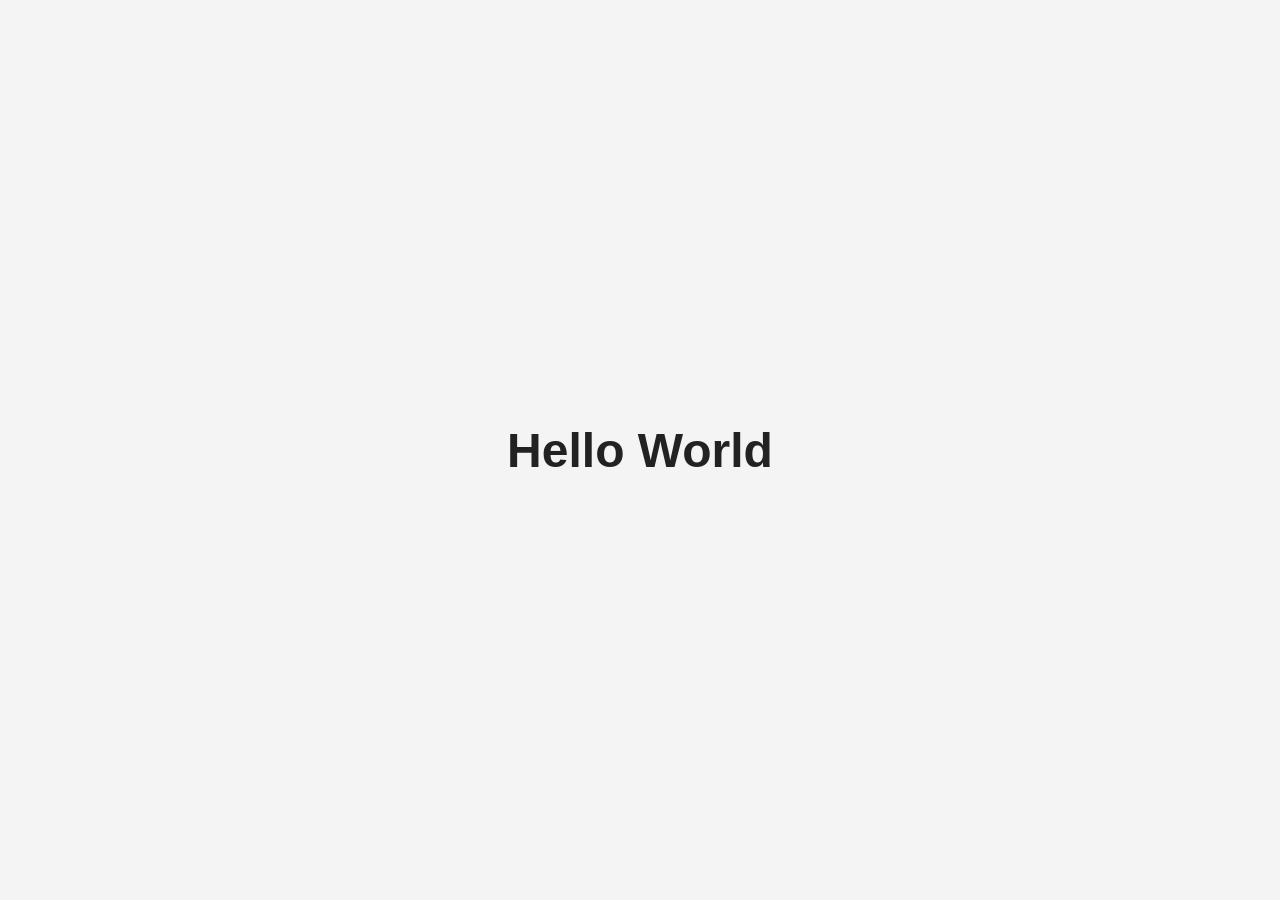
==== index.html @ cc068a84 "first commit" ====
<!DOCTYPE html>
<html lang="en">
  <head>
    <meta charset="UTF-8" />
    <meta name="viewport" content="width=device-width, initial-scale=1.0" />
    <title>Hello World</title>
    <style>
      body {
        margin: 0;
        min-height: 100vh;
        display: grid;
        place-items: center;
        background: #f4f4f4;
        font-family: Arial, sans-serif;
      }

      h1 {
        font-size: 3rem;
        color: #222;
      }
    </style>
  </head>
  <body>
    <h1>Hello World</h1>
  </body>
</html>
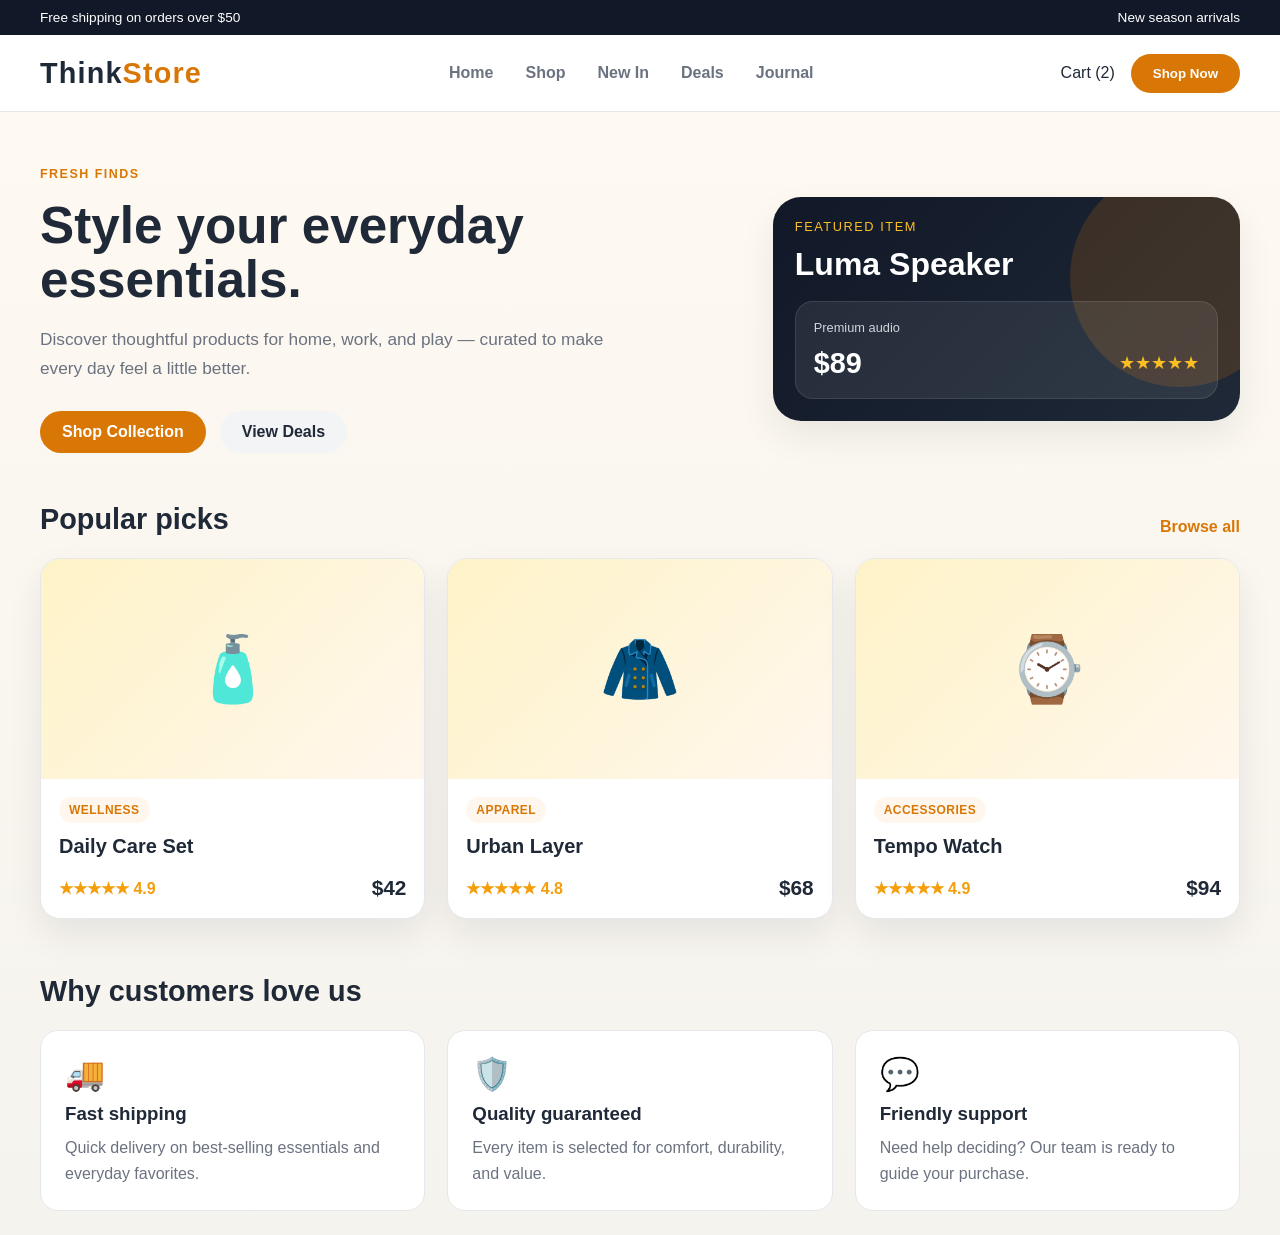
==== commit 18cbe7c5: "Second Edit" ====
--- a/index.html
+++ b/index.html
@@ -3,24 +3,456 @@
   <head>
     <meta charset="UTF-8" />
     <meta name="viewport" content="width=device-width, initial-scale=1.0" />
-    <title>Hello World</title>
+    <title>Think Store</title>
     <style>
+      :root {
+        --bg: #f5f3ee;
+        --panel: #ffffff;
+        --primary: #1f2937;
+        --accent: #d97706;
+        --muted: #6b7280;
+        --border: #e5e7eb;
+        --shadow: 0 15px 35px rgba(17, 24, 39, 0.08);
+      }
+
+      * {
+        box-sizing: border-box;
+      }
+
       body {
         margin: 0;
-        min-height: 100vh;
+        font-family: Arial, Helvetica, sans-serif;
+        background: linear-gradient(180deg, #fffaf2 0%, var(--bg) 100%);
+        color: var(--primary);
+      }
+
+      a {
+        color: inherit;
+        text-decoration: none;
+      }
+
+      .container {
+        width: min(1200px, calc(100% - 32px));
+        margin: 0 auto;
+      }
+
+      .topbar {
+        background: #111827;
+        color: white;
+        font-size: 0.85rem;
+      }
+
+      .topbar-inner {
+        display: flex;
+        justify-content: space-between;
+        align-items: center;
+        padding: 10px 0;
+      }
+
+      .nav {
+        background: rgba(255, 255, 255, 0.94);
+        border-bottom: 1px solid var(--border);
+        position: sticky;
+        top: 0;
+        backdrop-filter: blur(8px);
+      }
+
+      .nav-inner {
+        display: flex;
+        align-items: center;
+        justify-content: space-between;
+        min-height: 76px;
+      }
+
+      .brand {
+        font-size: 1.8rem;
+        font-weight: 700;
+        letter-spacing: 0.04em;
+      }
+
+      .brand span {
+        color: var(--accent);
+      }
+
+      .nav-links {
+        display: flex;
+        align-items: center;
+        gap: 32px;
+        color: var(--muted);
+        font-weight: 600;
+      }
+
+      .nav-actions {
+        display: flex;
+        align-items: center;
+        gap: 16px;
+      }
+
+      .btn {
+        display: inline-block;
+        border: none;
+        border-radius: 999px;
+        padding: 12px 22px;
+        font-weight: 700;
+        cursor: pointer;
+        transition: transform 0.2s ease;
+      }
+
+      .btn:hover {
+        transform: translateY(-1px);
+      }
+
+      .btn-primary {
+        background: var(--accent);
+        color: white;
+      }
+
+      .btn-secondary {
+        background: #f3f4f6;
+        color: var(--primary);
+      }
+
+      .hero {
+        padding: 52px 0 18px;
+      }
+
+      .hero-inner {
+        display: grid;
+        grid-template-columns: 1.2fr 0.8fr;
+        gap: 32px;
+        align-items: center;
+      }
+
+      .eyebrow {
+        display: inline-block;
+        font-size: 0.78rem;
+        font-weight: 700;
+        letter-spacing: 0.12em;
+        text-transform: uppercase;
+        color: var(--accent);
+        margin-bottom: 18px;
+      }
+
+      h1 {
+        font-size: clamp(2.6rem, 4vw, 4.5rem);
+        line-height: 1.05;
+        margin: 0 0 18px;
+      }
+
+      .subtitle {
+        font-size: 1.08rem;
+        line-height: 1.7;
+        color: var(--muted);
+        max-width: 580px;
+        margin-bottom: 28px;
+      }
+
+      .hero-actions {
+        display: flex;
+        gap: 14px;
+        flex-wrap: wrap;
+      }
+
+      .hero-card {
+        background: linear-gradient(135deg, #111827 0%, #1f2937 100%);
+        border-radius: 28px;
+        padding: 22px;
+        color: white;
+        box-shadow: var(--shadow);
+        position: relative;
+        overflow: hidden;
+      }
+
+      .hero-card::before {
+        content: "";
+        position: absolute;
+        width: 220px;
+        height: 220px;
+        background: rgba(217, 119, 6, 0.18);
+        border-radius: 50%;
+        right: -50px;
+        top: -30px;
+      }
+
+      .mini-card {
+        background: rgba(255, 255, 255, 0.08);
+        border: 1px solid rgba(255, 255, 255, 0.1);
+        border-radius: 18px;
+        padding: 18px;
+        margin-top: 18px;
+        position: relative;
+        z-index: 1;
+      }
+
+      .price-row {
+        display: flex;
+        justify-content: space-between;
+        align-items: center;
+        margin-top: 12px;
+      }
+
+      .price {
+        font-size: 1.8rem;
+        font-weight: 700;
+      }
+
+      .section {
+        padding: 32px 0 24px;
+      }
+
+      .section-header {
+        display: flex;
+        justify-content: space-between;
+        align-items: end;
+        margin-bottom: 22px;
+      }
+
+      .section-header h2 {
+        margin: 0;
+        font-size: clamp(1.8rem, 2vw, 2.6rem);
+      }
+
+      .product-grid {
+        display: grid;
+        grid-template-columns: repeat(3, minmax(220px, 1fr));
+        gap: 22px;
+      }
+
+      .product-card {
+        background: var(--panel);
+        border: 1px solid var(--border);
+        border-radius: 20px;
+        overflow: hidden;
+        box-shadow: var(--shadow);
+      }
+
+      .product-image {
+        height: 220px;
         display: grid;
         place-items: center;
-        background: #f4f4f4;
-        font-family: Arial, sans-serif;
-      }
-
-      h1 {
-        font-size: 3rem;
-        color: #222;
+        font-size: 4rem;
+        background: linear-gradient(135deg, #fef3c7, #fff7ed);
+      }
+
+      .product-info {
+        padding: 18px;
+      }
+
+      .product-tag {
+        display: inline-block;
+        padding: 6px 10px;
+        border-radius: 999px;
+        background: #fff7ed;
+        color: var(--accent);
+        font-size: 0.75rem;
+        font-weight: 700;
+        letter-spacing: 0.04em;
+        text-transform: uppercase;
+      }
+
+      .product-info h3 {
+        margin: 12px 0 8px;
+        font-size: 1.25rem;
+      }
+
+      .product-meta {
+        display: flex;
+        justify-content: space-between;
+        align-items: center;
+        margin-top: 18px;
+      }
+
+      .rating {
+        color: #f59e0b;
+        font-weight: 700;
+      }
+
+      .price-tag {
+        font-size: 1.3rem;
+        font-weight: 700;
+      }
+
+      .features {
+        display: grid;
+        grid-template-columns: repeat(3, minmax(200px, 1fr));
+        gap: 22px;
+        margin-top: 10px;
+      }
+
+      .feature {
+        background: var(--panel);
+        border: 1px solid var(--border);
+        border-radius: 18px;
+        padding: 24px;
+      }
+
+      .feature-icon {
+        font-size: 2rem;
+        margin-bottom: 10px;
+      }
+
+      .feature h3 {
+        margin: 0 0 10px;
+      }
+
+      .feature p {
+        margin: 0;
+        color: var(--muted);
+        line-height: 1.6;
+      }
+
+      @media (max-width: 820px) {
+        .nav-inner,
+        .hero-inner,
+        .section-header,
+        .topbar-inner {
+          grid-template-columns: 1fr;
+          flex-direction: column;
+          align-items: flex-start;
+        }
+
+        .nav-links {
+          gap: 16px;
+          flex-wrap: wrap;
+        }
+
+        .product-grid,
+        .features {
+          grid-template-columns: 1fr;
+        }
+
+        .nav {
+          position: static;
+        }
       }
     </style>
   </head>
   <body>
-    <h1>Hello World</h1>
+    <div class="topbar">
+      <div class="container topbar-inner">
+        <span>Free shipping on orders over $50</span>
+        <span>New season arrivals</span>
+      </div>
+    </div>
+
+    <nav class="nav">
+      <div class="container nav-inner">
+        <div class="brand">Think<span>Store</span></div>
+        <div class="nav-links">
+          <a href="#">Home</a>
+          <a href="#">Shop</a>
+          <a href="#">New In</a>
+          <a href="#">Deals</a>
+          <a href="#">Journal</a>
+        </div>
+        <div class="nav-actions">
+          <a href="#">Cart (2)</a>
+          <button class="btn btn-primary">Shop Now</button>
+        </div>
+      </div>
+    </nav>
+
+    <main>
+      <section class="hero">
+        <div class="container hero-inner">
+          <div>
+            <div class="eyebrow">Fresh finds</div>
+            <h1>Style your everyday essentials.</h1>
+            <p class="subtitle">
+              Discover thoughtful products for home, work, and play — curated to make every day feel a little better.
+            </p>
+            <div class="hero-actions">
+              <a href="#" class="btn btn-primary">Shop Collection</a>
+              <a href="#" class="btn btn-secondary">View Deals</a>
+            </div>
+          </div>
+
+          <div class="hero-card">
+            <div style="font-size: 0.8rem; text-transform: uppercase; letter-spacing: 0.12em; color: #fbbf24;">Featured item</div>
+            <h2 style="margin: 12px 0 10px; font-size: 2rem;">Luma Speaker</h2>
+            <div class="mini-card">
+              <div style="font-size: 0.8rem; color: #d1d5db;">Premium audio</div>
+              <div class="price-row">
+                <div class="price">$89</div>
+                <span style="font-size: 1.1rem; color: #fbbf24;">★★★★★</span>
+              </div>
+            </div>
+          </div>
+        </div>
+      </section>
+
+      <section class="section">
+        <div class="container">
+          <div class="section-header">
+            <h2>Popular picks</h2>
+            <a href="#" style="color: var(--accent); font-weight: 700;">Browse all</a>
+          </div>
+
+          <div class="product-grid">
+            <article class="product-card">
+              <div class="product-image">🧴</div>
+              <div class="product-info">
+                <span class="product-tag">Wellness</span>
+                <h3>Daily Care Set</h3>
+                <div class="product-meta">
+                  <span class="rating">★★★★★ 4.9</span>
+                  <span class="price-tag">$42</span>
+                </div>
+              </div>
+            </article>
+
+            <article class="product-card">
+              <div class="product-image">🧥</div>
+              <div class="product-info">
+                <span class="product-tag">Apparel</span>
+                <h3>Urban Layer</h3>
+                <div class="product-meta">
+                  <span class="rating">★★★★★ 4.8</span>
+                  <span class="price-tag">$68</span>
+                </div>
+              </div>
+            </article>
+
+            <article class="product-card">
+              <div class="product-image">⌚</div>
+              <div class="product-info">
+                <span class="product-tag">Accessories</span>
+                <h3>Tempo Watch</h3>
+                <div class="product-meta">
+                  <span class="rating">★★★★★ 4.9</span>
+                  <span class="price-tag">$94</span>
+                </div>
+              </div>
+            </article>
+          </div>
+        </div>
+      </section>
+
+      <section class="section">
+        <div class="container">
+          <div class="section-header">
+            <h2>Why customers love us</h2>
+          </div>
+
+          <div class="features">
+            <div class="feature">
+              <div class="feature-icon">🚚</div>
+              <h3>Fast shipping</h3>
+              <p>Quick delivery on best-selling essentials and everyday favorites.</p>
+            </div>
+            <div class="feature">
+              <div class="feature-icon">🛡️</div>
+              <h3>Quality guaranteed</h3>
+              <p>Every item is selected for comfort, durability, and value.</p>
+            </div>
+            <div class="feature">
+              <div class="feature-icon">💬</div>
+              <h3>Friendly support</h3>
+              <p>Need help deciding? Our team is ready to guide your purchase.</p>
+            </div>
+          </div>
+        </div>
+      </section>
+    </main>
   </body>
 </html>
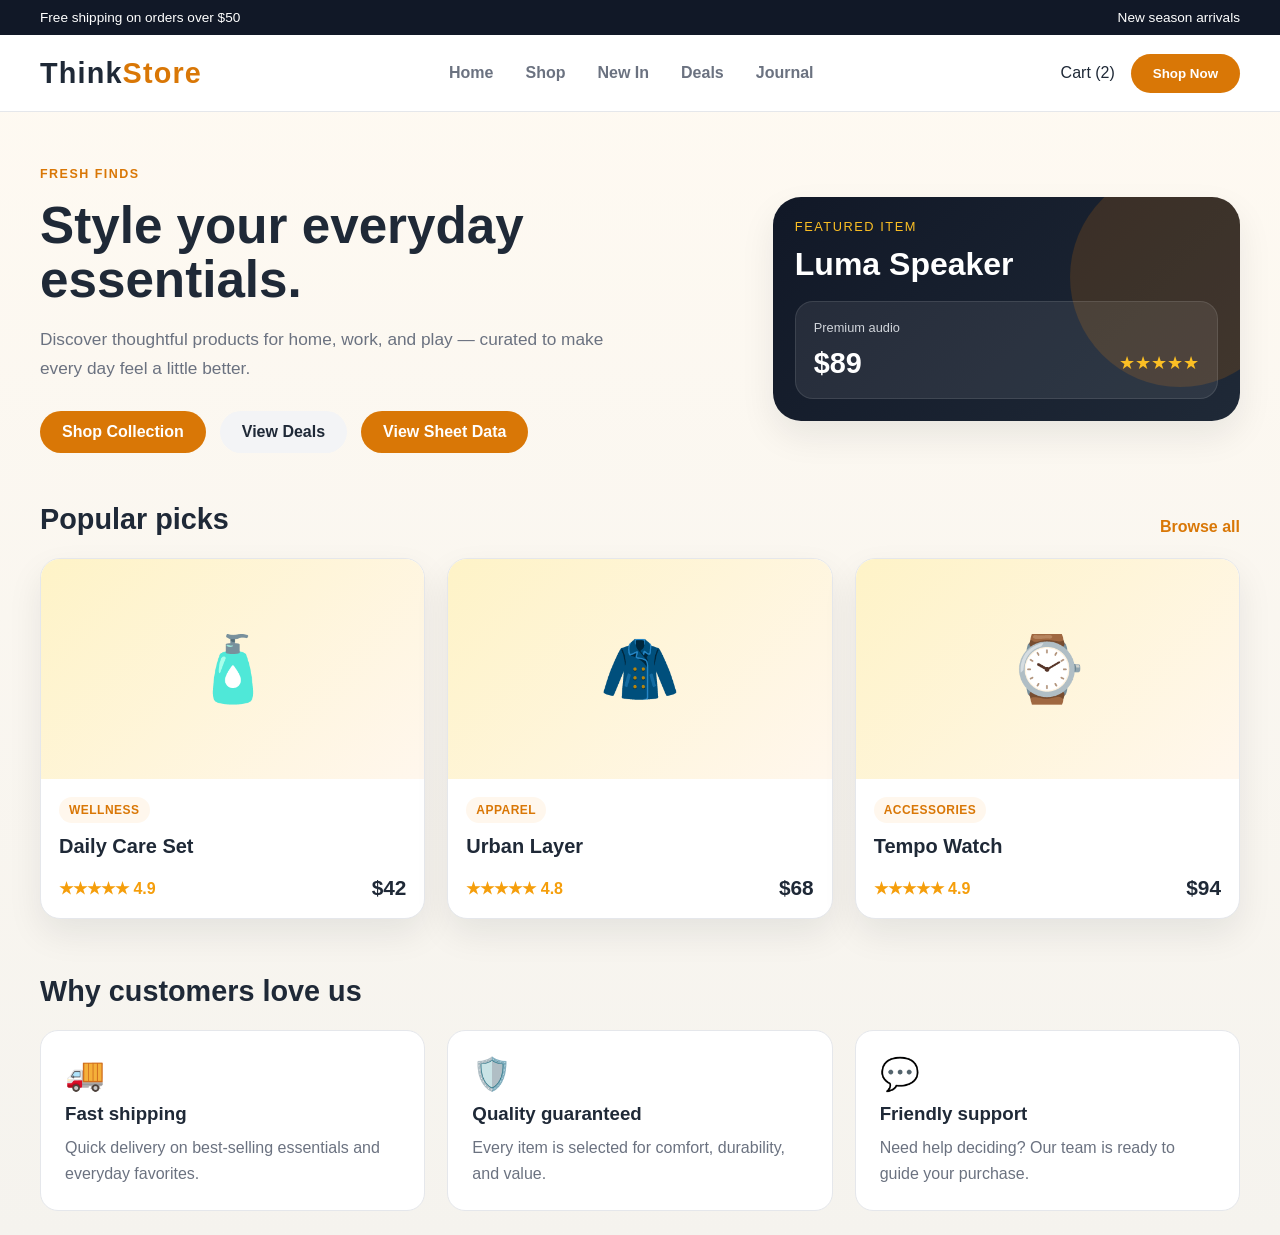
==== commit 78b04f66: "Able to display Spreadsheet data" ====
--- a/index.html
+++ b/index.html
@@ -4,328 +4,7 @@
     <meta charset="UTF-8" />
     <meta name="viewport" content="width=device-width, initial-scale=1.0" />
     <title>Think Store</title>
-    <style>
-      :root {
-        --bg: #f5f3ee;
-        --panel: #ffffff;
-        --primary: #1f2937;
-        --accent: #d97706;
-        --muted: #6b7280;
-        --border: #e5e7eb;
-        --shadow: 0 15px 35px rgba(17, 24, 39, 0.08);
-      }
-
-      * {
-        box-sizing: border-box;
-      }
-
-      body {
-        margin: 0;
-        font-family: Arial, Helvetica, sans-serif;
-        background: linear-gradient(180deg, #fffaf2 0%, var(--bg) 100%);
-        color: var(--primary);
-      }
-
-      a {
-        color: inherit;
-        text-decoration: none;
-      }
-
-      .container {
-        width: min(1200px, calc(100% - 32px));
-        margin: 0 auto;
-      }
-
-      .topbar {
-        background: #111827;
-        color: white;
-        font-size: 0.85rem;
-      }
-
-      .topbar-inner {
-        display: flex;
-        justify-content: space-between;
-        align-items: center;
-        padding: 10px 0;
-      }
-
-      .nav {
-        background: rgba(255, 255, 255, 0.94);
-        border-bottom: 1px solid var(--border);
-        position: sticky;
-        top: 0;
-        backdrop-filter: blur(8px);
-      }
-
-      .nav-inner {
-        display: flex;
-        align-items: center;
-        justify-content: space-between;
-        min-height: 76px;
-      }
-
-      .brand {
-        font-size: 1.8rem;
-        font-weight: 700;
-        letter-spacing: 0.04em;
-      }
-
-      .brand span {
-        color: var(--accent);
-      }
-
-      .nav-links {
-        display: flex;
-        align-items: center;
-        gap: 32px;
-        color: var(--muted);
-        font-weight: 600;
-      }
-
-      .nav-actions {
-        display: flex;
-        align-items: center;
-        gap: 16px;
-      }
-
-      .btn {
-        display: inline-block;
-        border: none;
-        border-radius: 999px;
-        padding: 12px 22px;
-        font-weight: 700;
-        cursor: pointer;
-        transition: transform 0.2s ease;
-      }
-
-      .btn:hover {
-        transform: translateY(-1px);
-      }
-
-      .btn-primary {
-        background: var(--accent);
-        color: white;
-      }
-
-      .btn-secondary {
-        background: #f3f4f6;
-        color: var(--primary);
-      }
-
-      .hero {
-        padding: 52px 0 18px;
-      }
-
-      .hero-inner {
-        display: grid;
-        grid-template-columns: 1.2fr 0.8fr;
-        gap: 32px;
-        align-items: center;
-      }
-
-      .eyebrow {
-        display: inline-block;
-        font-size: 0.78rem;
-        font-weight: 700;
-        letter-spacing: 0.12em;
-        text-transform: uppercase;
-        color: var(--accent);
-        margin-bottom: 18px;
-      }
-
-      h1 {
-        font-size: clamp(2.6rem, 4vw, 4.5rem);
-        line-height: 1.05;
-        margin: 0 0 18px;
-      }
-
-      .subtitle {
-        font-size: 1.08rem;
-        line-height: 1.7;
-        color: var(--muted);
-        max-width: 580px;
-        margin-bottom: 28px;
-      }
-
-      .hero-actions {
-        display: flex;
-        gap: 14px;
-        flex-wrap: wrap;
-      }
-
-      .hero-card {
-        background: linear-gradient(135deg, #111827 0%, #1f2937 100%);
-        border-radius: 28px;
-        padding: 22px;
-        color: white;
-        box-shadow: var(--shadow);
-        position: relative;
-        overflow: hidden;
-      }
-
-      .hero-card::before {
-        content: "";
-        position: absolute;
-        width: 220px;
-        height: 220px;
-        background: rgba(217, 119, 6, 0.18);
-        border-radius: 50%;
-        right: -50px;
-        top: -30px;
-      }
-
-      .mini-card {
-        background: rgba(255, 255, 255, 0.08);
-        border: 1px solid rgba(255, 255, 255, 0.1);
-        border-radius: 18px;
-        padding: 18px;
-        margin-top: 18px;
-        position: relative;
-        z-index: 1;
-      }
-
-      .price-row {
-        display: flex;
-        justify-content: space-between;
-        align-items: center;
-        margin-top: 12px;
-      }
-
-      .price {
-        font-size: 1.8rem;
-        font-weight: 700;
-      }
-
-      .section {
-        padding: 32px 0 24px;
-      }
-
-      .section-header {
-        display: flex;
-        justify-content: space-between;
-        align-items: end;
-        margin-bottom: 22px;
-      }
-
-      .section-header h2 {
-        margin: 0;
-        font-size: clamp(1.8rem, 2vw, 2.6rem);
-      }
-
-      .product-grid {
-        display: grid;
-        grid-template-columns: repeat(3, minmax(220px, 1fr));
-        gap: 22px;
-      }
-
-      .product-card {
-        background: var(--panel);
-        border: 1px solid var(--border);
-        border-radius: 20px;
-        overflow: hidden;
-        box-shadow: var(--shadow);
-      }
-
-      .product-image {
-        height: 220px;
-        display: grid;
-        place-items: center;
-        font-size: 4rem;
-        background: linear-gradient(135deg, #fef3c7, #fff7ed);
-      }
-
-      .product-info {
-        padding: 18px;
-      }
-
-      .product-tag {
-        display: inline-block;
-        padding: 6px 10px;
-        border-radius: 999px;
-        background: #fff7ed;
-        color: var(--accent);
-        font-size: 0.75rem;
-        font-weight: 700;
-        letter-spacing: 0.04em;
-        text-transform: uppercase;
-      }
-
-      .product-info h3 {
-        margin: 12px 0 8px;
-        font-size: 1.25rem;
-      }
-
-      .product-meta {
-        display: flex;
-        justify-content: space-between;
-        align-items: center;
-        margin-top: 18px;
-      }
-
-      .rating {
-        color: #f59e0b;
-        font-weight: 700;
-      }
-
-      .price-tag {
-        font-size: 1.3rem;
-        font-weight: 700;
-      }
-
-      .features {
-        display: grid;
-        grid-template-columns: repeat(3, minmax(200px, 1fr));
-        gap: 22px;
-        margin-top: 10px;
-      }
-
-      .feature {
-        background: var(--panel);
-        border: 1px solid var(--border);
-        border-radius: 18px;
-        padding: 24px;
-      }
-
-      .feature-icon {
-        font-size: 2rem;
-        margin-bottom: 10px;
-      }
-
-      .feature h3 {
-        margin: 0 0 10px;
-      }
-
-      .feature p {
-        margin: 0;
-        color: var(--muted);
-        line-height: 1.6;
-      }
-
-      @media (max-width: 820px) {
-        .nav-inner,
-        .hero-inner,
-        .section-header,
-        .topbar-inner {
-          grid-template-columns: 1fr;
-          flex-direction: column;
-          align-items: flex-start;
-        }
-
-        .nav-links {
-          gap: 16px;
-          flex-wrap: wrap;
-        }
-
-        .product-grid,
-        .features {
-          grid-template-columns: 1fr;
-        }
-
-        .nav {
-          position: static;
-        }
-      }
-    </style>
+    <link rel="stylesheet" href="styles.css" />
   </head>
   <body>
     <div class="topbar">
@@ -364,6 +43,7 @@
             <div class="hero-actions">
               <a href="#" class="btn btn-primary">Shop Collection</a>
               <a href="#" class="btn btn-secondary">View Deals</a>
+              <a href="sheet.html" class="btn btn-primary">View Sheet Data</a>
             </div>
           </div>
 
--- a/styles.css
+++ b/styles.css
@@ -0,0 +1,388 @@
+:root {
+  --bg: #f5f3ee;
+  --panel: #ffffff;
+  --primary: #1f2937;
+  --accent: #d97706;
+  --muted: #6b7280;
+  --border: #e5e7eb;
+  --shadow: 0 15px 35px rgba(17, 24, 39, 0.08);
+}
+
+* {
+  box-sizing: border-box;
+}
+
+body {
+  margin: 0;
+  font-family: Arial, Helvetica, sans-serif;
+  background: linear-gradient(180deg, #fffaf2 0%, var(--bg) 100%);
+  color: var(--primary);
+}
+
+a {
+  color: inherit;
+  text-decoration: none;
+}
+
+.container {
+  width: min(1200px, calc(100% - 32px));
+  margin: 0 auto;
+}
+
+.topbar {
+  background: #111827;
+  color: white;
+  font-size: 0.85rem;
+}
+
+.topbar-inner {
+  display: flex;
+  justify-content: space-between;
+  align-items: center;
+  padding: 10px 0;
+}
+
+.nav {
+  background: rgba(255, 255, 255, 0.94);
+  border-bottom: 1px solid var(--border);
+  position: sticky;
+  top: 0;
+  backdrop-filter: blur(8px);
+}
+
+.nav-inner {
+  display: flex;
+  align-items: center;
+  justify-content: space-between;
+  min-height: 76px;
+}
+
+.brand {
+  font-size: 1.8rem;
+  font-weight: 700;
+  letter-spacing: 0.04em;
+}
+
+.brand span {
+  color: var(--accent);
+}
+
+.nav-links {
+  display: flex;
+  align-items: center;
+  gap: 32px;
+  color: var(--muted);
+  font-weight: 600;
+}
+
+.nav-actions {
+  display: flex;
+  align-items: center;
+  gap: 16px;
+}
+
+.btn {
+  display: inline-block;
+  border: none;
+  border-radius: 999px;
+  padding: 12px 22px;
+  font-weight: 700;
+  cursor: pointer;
+  transition: transform 0.2s ease;
+}
+
+.btn:hover {
+  transform: translateY(-1px);
+}
+
+.btn-primary {
+  background: var(--accent);
+  color: white;
+}
+
+.btn-secondary {
+  background: #f3f4f6;
+  color: var(--primary);
+}
+
+.hero {
+  padding: 52px 0 18px;
+}
+
+.hero-inner {
+  display: grid;
+  grid-template-columns: 1.2fr 0.8fr;
+  gap: 32px;
+  align-items: center;
+}
+
+.eyebrow {
+  display: inline-block;
+  font-size: 0.78rem;
+  font-weight: 700;
+  letter-spacing: 0.12em;
+  text-transform: uppercase;
+  color: var(--accent);
+  margin-bottom: 18px;
+}
+
+h1 {
+  font-size: clamp(2.6rem, 4vw, 4.5rem);
+  line-height: 1.05;
+  margin: 0 0 18px;
+}
+
+.subtitle {
+  font-size: 1.08rem;
+  line-height: 1.7;
+  color: var(--muted);
+  max-width: 580px;
+  margin-bottom: 28px;
+}
+
+.hero-actions {
+  display: flex;
+  gap: 14px;
+  flex-wrap: wrap;
+}
+
+.hero-card {
+  background: linear-gradient(135deg, #111827 0%, #1f2937 100%);
+  border-radius: 28px;
+  padding: 22px;
+  color: white;
+  box-shadow: var(--shadow);
+  position: relative;
+  overflow: hidden;
+}
+
+.hero-card::before {
+  content: "";
+  position: absolute;
+  width: 220px;
+  height: 220px;
+  background: rgba(217, 119, 6, 0.18);
+  border-radius: 50%;
+  right: -50px;
+  top: -30px;
+}
+
+.mini-card {
+  background: rgba(255, 255, 255, 0.08);
+  border: 1px solid rgba(255, 255, 255, 0.1);
+  border-radius: 18px;
+  padding: 18px;
+  margin-top: 18px;
+  position: relative;
+  z-index: 1;
+}
+
+.price-row {
+  display: flex;
+  justify-content: space-between;
+  align-items: center;
+  margin-top: 12px;
+}
+
+.price {
+  font-size: 1.8rem;
+  font-weight: 700;
+}
+
+.section {
+  padding: 32px 0 24px;
+}
+
+.section-header {
+  display: flex;
+  justify-content: space-between;
+  align-items: end;
+  margin-bottom: 22px;
+}
+
+.section-header h2 {
+  margin: 0;
+  font-size: clamp(1.8rem, 2vw, 2.6rem);
+}
+
+.product-grid {
+  display: grid;
+  grid-template-columns: repeat(3, minmax(220px, 1fr));
+  gap: 22px;
+}
+
+.product-card {
+  background: var(--panel);
+  border: 1px solid var(--border);
+  border-radius: 20px;
+  overflow: hidden;
+  box-shadow: var(--shadow);
+}
+
+.product-image {
+  height: 220px;
+  display: grid;
+  place-items: center;
+  font-size: 4rem;
+  background: linear-gradient(135deg, #fef3c7, #fff7ed);
+}
+
+.product-info {
+  padding: 18px;
+}
+
+.product-tag {
+  display: inline-block;
+  padding: 6px 10px;
+  border-radius: 999px;
+  background: #fff7ed;
+  color: var(--accent);
+  font-size: 0.75rem;
+  font-weight: 700;
+  letter-spacing: 0.04em;
+  text-transform: uppercase;
+}
+
+.product-info h3 {
+  margin: 12px 0 8px;
+  font-size: 1.25rem;
+}
+
+.product-meta {
+  display: flex;
+  justify-content: space-between;
+  align-items: center;
+  margin-top: 18px;
+}
+
+.rating {
+  color: #f59e0b;
+  font-weight: 700;
+}
+
+.price-tag {
+  font-size: 1.3rem;
+  font-weight: 700;
+}
+
+.features {
+  display: grid;
+  grid-template-columns: repeat(3, minmax(200px, 1fr));
+  gap: 22px;
+  margin-top: 10px;
+}
+
+.feature {
+  background: var(--panel);
+  border: 1px solid var(--border);
+  border-radius: 18px;
+  padding: 24px;
+}
+
+.feature-icon {
+  font-size: 2rem;
+  margin-bottom: 10px;
+}
+
+.feature h3 {
+  margin: 0 0 10px;
+}
+
+.feature p {
+  margin: 0;
+  color: var(--muted);
+  line-height: 1.6;
+}
+
+.viewer-page {
+  min-height: 100vh;
+  padding: 48px 0;
+}
+
+.viewer-shell {
+  max-width: 1100px;
+  margin: 0 auto;
+  background: rgba(255, 255, 255, 0.88);
+  border: 1px solid var(--border);
+  border-radius: 24px;
+  box-shadow: var(--shadow);
+  padding: 28px;
+}
+
+.sheet-form {
+  display: flex;
+  gap: 12px;
+  flex-wrap: wrap;
+  margin: 24px 0 18px;
+}
+
+.sheet-input {
+  flex: 1 1 540px;
+  min-width: 220px;
+  padding: 14px 16px;
+  border: 1px solid var(--border);
+  border-radius: 12px;
+  font-size: 1rem;
+}
+
+.sheet-status {
+  min-height: 24px;
+  margin-bottom: 20px;
+  color: var(--muted);
+  font-size: 0.95rem;
+}
+
+.sheet-status.error {
+  color: #b91c1c;
+}
+
+.sheet-status.success {
+  color: #166534;
+}
+
+.sheet-table-wrap {
+  overflow-x: auto;
+}
+
+.sheet-table {
+  width: 100%;
+  border-collapse: collapse;
+  background: white;
+}
+
+.sheet-table th,
+.sheet-table td {
+  border: 1px solid var(--border);
+  padding: 12px 14px;
+  text-align: left;
+  vertical-align: top;
+}
+
+.sheet-table th {
+  background: #f9fafb;
+}
+
+@media (max-width: 820px) {
+  .nav-inner,
+  .hero-inner,
+  .section-header,
+  .topbar-inner {
+    grid-template-columns: 1fr;
+    flex-direction: column;
+    align-items: flex-start;
+  }
+
+  .nav-links {
+    gap: 16px;
+    flex-wrap: wrap;
+  }
+
+  .product-grid,
+  .features {
+    grid-template-columns: 1fr;
+  }
+
+  .nav {
+    position: static;
+  }
+}
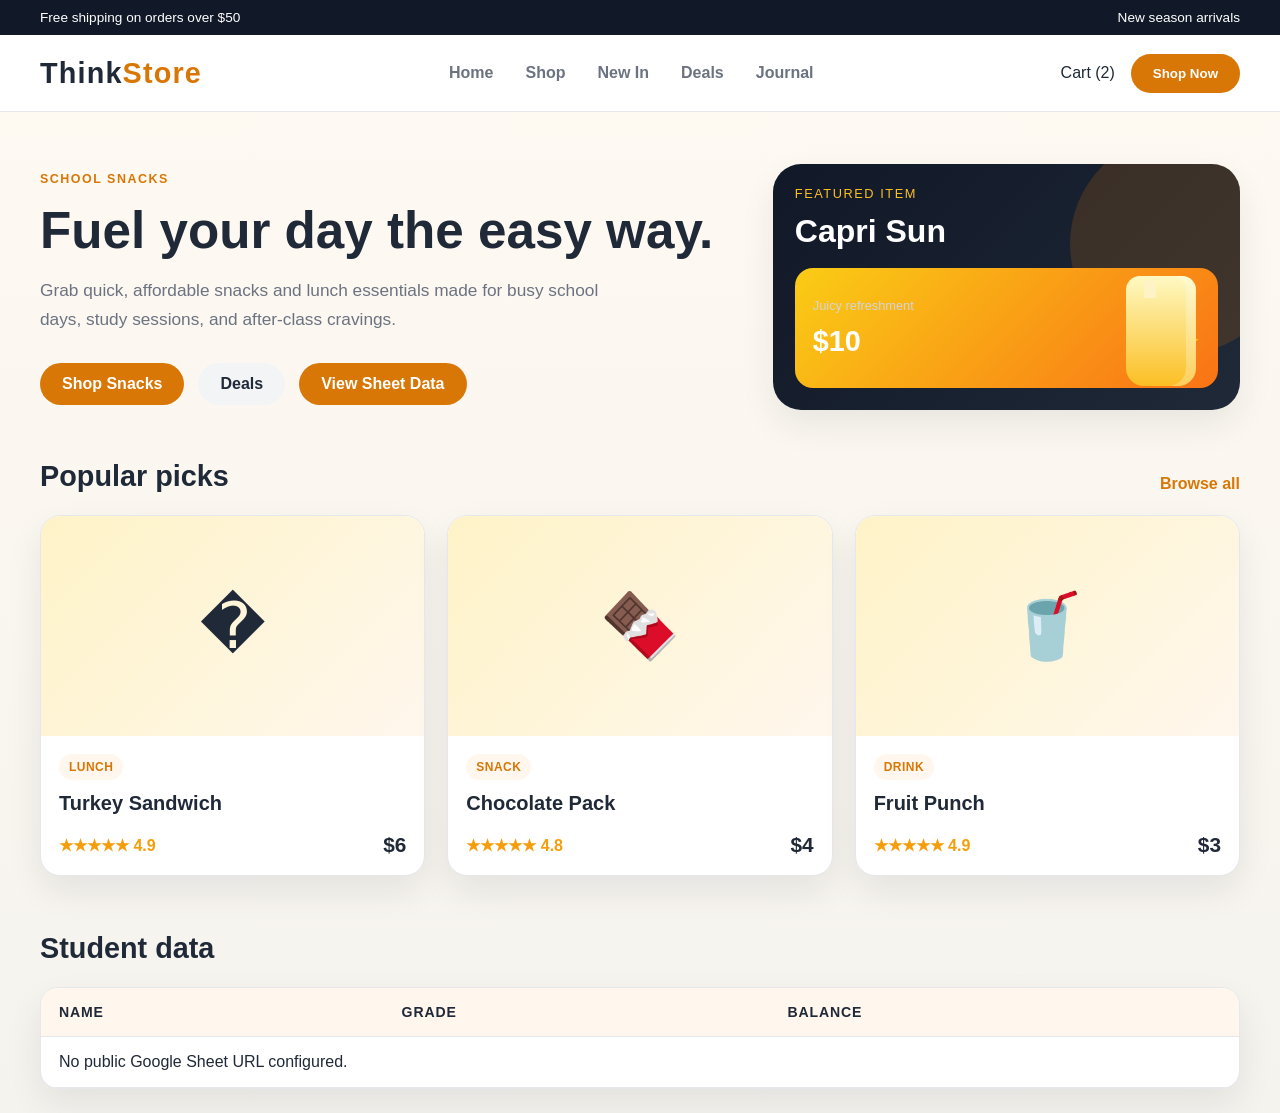
==== commit 5b740e29: "Changed frontpage display" ====
--- a/index.html
+++ b/index.html
@@ -35,26 +35,26 @@
       <section class="hero">
         <div class="container hero-inner">
           <div>
-            <div class="eyebrow">Fresh finds</div>
-            <h1>Style your everyday essentials.</h1>
+            <div class="eyebrow">School snacks</div>
+            <h1>Fuel your day the easy way.</h1>
             <p class="subtitle">
-              Discover thoughtful products for home, work, and play — curated to make every day feel a little better.
+              Grab quick, affordable snacks and lunch essentials made for busy school days, study sessions, and after-class cravings.
             </p>
             <div class="hero-actions">
-              <a href="#" class="btn btn-primary">Shop Collection</a>
-              <a href="#" class="btn btn-secondary">View Deals</a>
+              <a href="#" class="btn btn-primary">Shop Snacks</a>
+              <a href="#" class="btn btn-secondary">Deals</a>
               <a href="sheet.html" class="btn btn-primary">View Sheet Data</a>
             </div>
           </div>
 
           <div class="hero-card">
             <div style="font-size: 0.8rem; text-transform: uppercase; letter-spacing: 0.12em; color: #fbbf24;">Featured item</div>
-            <h2 style="margin: 12px 0 10px; font-size: 2rem;">Luma Speaker</h2>
-            <div class="mini-card">
-              <div style="font-size: 0.8rem; color: #d1d5db;">Premium audio</div>
+            <h2 style="margin: 12px 0 10px; font-size: 2rem;">Capri Sun</h2>
+            <div class="mini-card mini-card-capri">
+              <div style="font-size: 0.8rem; color: #d1d5db;">Juicy refreshment</div>
               <div class="price-row">
-                <div class="price">$89</div>
-                <span style="font-size: 1.1rem; color: #fbbf24;">★★★★★</span>
+                <div class="price">$10</div>
+                <span style="font-size: 1.1rem; color: #fbbf24;">★</span>
               </div>
             </div>
           </div>
@@ -70,37 +70,37 @@
 
           <div class="product-grid">
             <article class="product-card">
-              <div class="product-image">🧴</div>
+              <div class="product-image">�</div>
               <div class="product-info">
-                <span class="product-tag">Wellness</span>
-                <h3>Daily Care Set</h3>
+                <span class="product-tag">Lunch</span>
+                <h3>Turkey Sandwich</h3>
                 <div class="product-meta">
                   <span class="rating">★★★★★ 4.9</span>
-                  <span class="price-tag">$42</span>
+                  <span class="price-tag">$6</span>
                 </div>
               </div>
             </article>
 
             <article class="product-card">
-              <div class="product-image">🧥</div>
+              <div class="product-image">🍫</div>
               <div class="product-info">
-                <span class="product-tag">Apparel</span>
-                <h3>Urban Layer</h3>
+                <span class="product-tag">Snack</span>
+                <h3>Chocolate Pack</h3>
                 <div class="product-meta">
                   <span class="rating">★★★★★ 4.8</span>
-                  <span class="price-tag">$68</span>
+                  <span class="price-tag">$4</span>
                 </div>
               </div>
             </article>
 
             <article class="product-card">
-              <div class="product-image">⌚</div>
+              <div class="product-image">🥤</div>
               <div class="product-info">
-                <span class="product-tag">Accessories</span>
-                <h3>Tempo Watch</h3>
+                <span class="product-tag">Drink</span>
+                <h3>Fruit Punch</h3>
                 <div class="product-meta">
                   <span class="rating">★★★★★ 4.9</span>
-                  <span class="price-tag">$94</span>
+                  <span class="price-tag">$3</span>
                 </div>
               </div>
             </article>
@@ -111,28 +111,132 @@
       <section class="section">
         <div class="container">
           <div class="section-header">
-            <h2>Why customers love us</h2>
-          </div>
-
-          <div class="features">
-            <div class="feature">
-              <div class="feature-icon">🚚</div>
-              <h3>Fast shipping</h3>
-              <p>Quick delivery on best-selling essentials and everyday favorites.</p>
-            </div>
-            <div class="feature">
-              <div class="feature-icon">🛡️</div>
-              <h3>Quality guaranteed</h3>
-              <p>Every item is selected for comfort, durability, and value.</p>
-            </div>
-            <div class="feature">
-              <div class="feature-icon">💬</div>
-              <h3>Friendly support</h3>
-              <p>Need help deciding? Our team is ready to guide your purchase.</p>
-            </div>
+            <h2>Student data</h2>
+          </div>
+
+          <div class="sheet-panel">
+            <table id="homeSheetTable" class="home-sheet-table">
+              <thead>
+                <tr>
+                  <th>Name</th>
+                  <th>Grade</th>
+                  <th>Balance</th>
+                </tr>
+              </thead>
+              <tbody>
+                <tr>
+                  <td colspan="3" class="sheet-loading">Loading student data...</td>
+                </tr>
+              </tbody>
+            </table>
           </div>
         </div>
       </section>
     </main>
+
+    <script src="config.js"></script>
+    <script>
+      const homeSheetTable = document.getElementById('homeSheetTable');
+      const homeSheetBody = homeSheetTable.querySelector('tbody');
+      const homeSheetConfig = window.APP_CONFIG || {};
+      const publicSheetUrl = homeSheetConfig.publicSheetUrl || '';
+
+      function parseCsvRows(csvText) {
+        const rows = [];
+        const lines = csvText.trim().split(/\r?\n/);
+
+        for (const line of lines) {
+          const cells = [];
+          let current = '';
+          let inQuotes = false;
+
+          for (let i = 0; i < line.length; i += 1) {
+            const char = line[i];
+            const next = line[i + 1];
+
+            if (char === '"') {
+              if (inQuotes && next === '"') {
+                current += '"';
+                i += 1;
+              } else {
+                inQuotes = !inQuotes;
+              }
+            } else if (char === ',' && !inQuotes) {
+              cells.push(current);
+              current = '';
+            } else {
+              current += char;
+            }
+          }
+
+          cells.push(current);
+          rows.push(cells);
+        }
+
+        return rows;
+      }
+
+      function renderHomeTable(rows) {
+        homeSheetBody.innerHTML = '';
+
+        if (!rows.length) {
+          homeSheetBody.innerHTML = '<tr><td colspan="3" class="sheet-loading">No student data available.</td></tr>';
+          return;
+        }
+
+        const headers = rows[0].map((header) => String(header).trim());
+        const required = ['Name', 'Grade', 'Balance'];
+
+        const hasRequiredColumns = required.every((header) =>
+          headers.some((item) => item.toLowerCase() === header.toLowerCase())
+        );
+
+        if (!hasRequiredColumns) {
+          homeSheetBody.innerHTML = '<tr><td colspan="3" class="sheet-loading">The sheet must include Name, Grade, and Balance columns.</td></tr>';
+          return;
+        }
+
+        rows.slice(1).forEach((row) => {
+          const entry = {};
+          headers.forEach((header, index) => {
+            entry[header] = row[index] ?? '';
+          });
+
+          const tr = document.createElement('tr');
+          const name = entry[headers.find((header) => header.toLowerCase() === 'name')] || '';
+          const grade = entry[headers.find((header) => header.toLowerCase() === 'grade')] || '';
+          const balance = entry[headers.find((header) => header.toLowerCase() === 'balance')] || '';
+
+          tr.innerHTML = `
+            <td>${name}</td>
+            <td>${grade}</td>
+            <td>${balance}</td>
+          `;
+          homeSheetBody.appendChild(tr);
+        });
+      }
+
+      async function loadHomeData() {
+        if (!publicSheetUrl) {
+          homeSheetBody.innerHTML = '<tr><td colspan="3" class="sheet-loading">No public Google Sheet URL configured.</td></tr>';
+          return;
+        }
+
+        try {
+          const response = await fetch(publicSheetUrl);
+          if (!response.ok) {
+            throw new Error('Unable to read the public sheet.');
+          }
+
+          const csvText = await response.text();
+          const rows = parseCsvRows(csvText);
+          renderHomeTable(rows);
+        } catch (error) {
+          homeSheetBody.innerHTML = '<tr><td colspan="3" class="sheet-loading">Unable to load student data.</td></tr>';
+        }
+      }
+
+      loadHomeData();
+    </script>
   </body>
 </html>
--- a/styles.css
+++ b/styles.css
@@ -177,6 +177,39 @@
   z-index: 1;
 }
 
+.mini-card-capri {
+  background: linear-gradient(135deg, #facc15 0%, #f97316 100%);
+  border: none;
+  min-height: 120px;
+  display: flex;
+  flex-direction: column;
+  justify-content: center;
+  position: relative;
+}
+
+.mini-card-capri::before {
+  content: "";
+  position: absolute;
+  width: 70px;
+  height: 110px;
+  right: 22px;
+  top: 8px;
+  border-radius: 14px 14px 18px 18px;
+  background: linear-gradient(180deg, #fef9c3 0%, #fbbf24 100%);
+  box-shadow: inset -10px 0 0 rgba(255, 255, 255, 0.26);
+}
+
+.mini-card-capri::after {
+  content: "";
+  position: absolute;
+  width: 12px;
+  height: 18px;
+  right: 62px;
+  top: 12px;
+  border-radius: 8px 8px 0 0;
+  background: #fef3c7;
+}
+
 .price-row {
   display: flex;
   justify-content: space-between;
@@ -292,6 +325,44 @@
   margin: 0;
   color: var(--muted);
   line-height: 1.6;
+}
+
+.sheet-panel {
+  background: var(--panel);
+  border: 1px solid var(--border);
+  border-radius: 18px;
+  overflow: hidden;
+  box-shadow: var(--shadow);
+}
+
+.home-sheet-table {
+  width: 100%;
+  border-collapse: collapse;
+}
+
+.home-sheet-table th,
+.home-sheet-table td {
+  border-bottom: 1px solid var(--border);
+  padding: 16px 18px;
+  text-align: left;
+}
+
+.home-sheet-table th {
+  background: #fff7ed;
+  color: var(--primary);
+  font-size: 0.88rem;
+  letter-spacing: 0.06em;
+  text-transform: uppercase;
+}
+
+.home-sheet-table td {
+  color: var(--primary);
+}
+
+.sheet-loading {
+  text-align: center;
+  color: var(--muted);
+  padding: 26px 18px;
 }
 
 .viewer-page {
